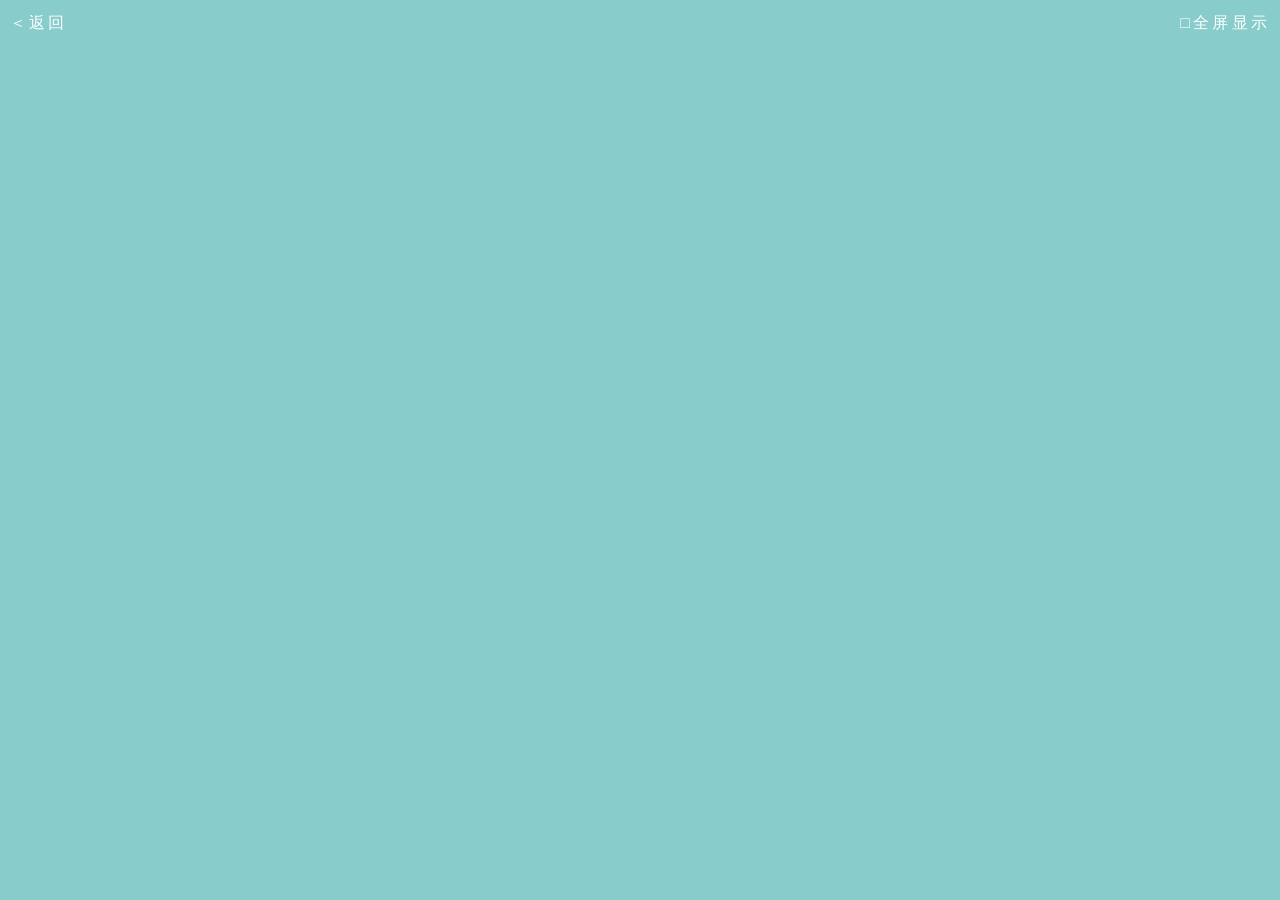
==== index.html @ 867df8eb "test 1" ====
<!DOCTYPE html>
<html lang="zh">

<head>
  <meta charset="utf-8">
  <meta http-equiv="X-UA-Compatible" content="IE=edge">
  <meta name="apple-mobile-web-app-capable" content="yes">
  <meta name="viewport" content="width=device-width, initial-scale=1.0, user-scalable=0">
  <meta name="description" content="初音未来版本的通过点击/触摸播放声音并出现变化图案的互动内容。">
  <title>Mikutap</title>
  <link rel="apple-touch-icon" href="icon.png">
  <link href="https://fonts.loli.net/css?family=Quicksand:400" rel="stylesheet">
  <link charset="UTF-8" href="shared/sp/css/common.css" rel="stylesheet">
  <link charset="utf-8" href="css/mikutap.css" rel="stylesheet">
  <script charset="utf-8" src="https://cdnjs.loli.net/ajax/libs/jquery/2.2.4/jquery.min.js" type="text/javascript"></script>
  <script charset="utf-8" src="https://cdnjs.loli.net/ajax/libs/pixi.js/3.0.11/pixi.min.js" type="text/javascript"></script>
  <script charset="utf-8" src="https://cdnjs.loli.net/ajax/libs/gsap/1.19.1/TweenMax.min.js" type="text/javascript"></script>
  <script charset="UTF-8" src="shared/js/common-2.min.js" type="text/javascript"></script>
  <script charset="utf-8" src="js/mikutap.min.js" type="text/javascript"></script>
</head>

<body>
  <div id="view"></div>
  <div id="scene_top">
    <h1>Mikutap</h1>
    <div id="ng">
      <p class="atten">十分抱歉<br>您的浏览器并不支持本页面需要的特性</p>
    </div>
    <div class="ok">
      <p id="bt_start"><a href="">!开始!</a></p>
    </div>
    <p id="bt_about"><a href="">*关于*</a></p>
    <div class="ok">
      <p class="attention">※请打开声音并享受。</p>
    </div>
     <div class="ok">
     <p class="tit"><strong>注意！搬运内容，原页面(Origin Site): <a href="https://aidn.jp/mikutap">https://aidn.jp/mikutap</a></strong></p>
    </div>
  </div>
  <div id="scene_loading">
    <hr size="1" color="#fff"> </div>
  <div id="scene_main">
    <div class="set">
      <p class="attention">点击 &amp; 拖动或者按任意键!</p>
      <p id="bt_backtrack"><a href="">背景音乐: 开启</a></p>
    </div>
  </div>
  <div id="about_cover"></div>
  <div id="about">
    <div id="about_in">
      <p class="close"><span id="bt_close">×</span></p>
      <p class="con"> 声音来源 <a href="https://ec.crypton.co.jp/pages/prod/vocaloid/mikuv4x" target="_blank">Hatsune Miku</a> </p>
      <p class="con"> 作者 <a href="https://aidn.jp" target="_blank">daniwell</a> (<a href="https://twitter.com/daniwell_aidn" target="_blank">twitter</a>) </p>
      <p class="link"> 灵感来源 <a href="http://patatap.com/" target="_blank">Patatap</a><br>(令人赞叹的网页!)</p>
    </div>
  </div>
  <div id="bt_back">＜返回</div>
  <div id="bt_fs">□全屏显示</div>
</body>

</html>
---- shared/sp/css/common.css ----
@charset "utf-8";/*!
YUI 3.18.1 (build f7e7bcb)
Copyright 2014 Yahoo! Inc. All rights reserved.
Licensed under the BSD License.
http://yuilibrary.com/license/
*/a:link,a:visited,body,html,legend{color:#000}#black,#black a:link,#black a:visited{color:#fff}#black a:link,#black a:visited,a:active,a:hover,a:link,a:visited{text-decoration:underline;outline:0}html{background:#FFF}blockquote,body,code,dd,div,dl,dt,fieldset,form,h1,h2,h3,h4,h5,h6,input,legend,li,ol,p,pre,td,textarea,th,ul{margin:0;padding:0}table{border-collapse:collapse;border-spacing:0}fieldset,img{border:0}address,caption,cite,code,dfn,em,strong,th,var{font-style:normal;font-weight:400}ol,ul{list-style:none}caption,th{text-align:left}h1,h2,h3,h4,h5,h6{font-size:100%;font-weight:400}q:after,q:before{content:''}abbr,acronym{border:0;font-variant:normal}sup{vertical-align:text-top}sub{vertical-align:text-bottom}input,select,textarea{font-family:inherit;font-size:inherit;font-weight:inherit}#yui3-css-stamp.cssreset{display:none}.default,body,html{font-family:"游ゴシック","Yu Gothic","游ゴシック体",YuGothic,"Yu Gothic UI","ヒラギノ角ゴ Pro W3","Hiragino Kaku Gothic Pro","Meiryo UI","メイリオ",Meiryo,sans-serif;letter-spacing:.2rem;line-height:1.5;-webkit-text-size-adjust:100%}body{margin:0;background:#fff}a,body,html{-webkit-tap-highlight-color:transparent;tap-highlight-color:transparent}a:active,a:hover{color:#969696}#black{margin:0;background:#000}.noselect{-ms-user-select:none;-moz-user-select:-moz-none;-khtml-user-select:none;-webkit-user-select:none;user-select:none}.noanti{-ms-interpolation-mode:nearest-neighbor;image-rendering:-webkit-crisp-edges;image-rendering:-moz-crisp-edges;image-rendering:-o-crisp-edges;image-rendering:crisp-edges;image-rendering:pixelated}#flash_audio{position:absolute;pointer-events:none}
---- css/mikutap.css ----
#about_cover,#view,#view canvas,body,html{height:100%;width:100%}#about,#about_cover,#bt_fs,#ng,.ok{display:none}#about a,#bt_about a,#bt_backtrack a,#bt_feedback a,#bt_start a{color:#fff;text-decoration:none;border-bottom:dashed 1px #fff}body,html{position:absolute;overflow:hidden;text-align:center;background:#8cc;color:#fff;font-family:Quicksand,"游ゴシック","Yu Gothic","游ゴシック体",YuGothic,"Yu Gothic UI","ヒラギノ角ゴ Pro W3","Hiragino Kaku Gothic Pro","Meiryo UI","メイリオ",Meiryo,sans-serif}#about_cover,#view{position:fixed;top:0;z-index:1}#bt_back,#bt_fs{position:absolute;z-index:100;padding:10px;left:0;font-size:1rem;cursor:pointer;transition:.2s ease}#bt_fs{left:auto;right:0}#scene_main,#scene_top{width:90%}#scene_loading{width:100%}#about,#scene_loading,#scene_main,#scene_top{position:absolute;top:50%;left:50%;-webkit-transform:translate(-50%,-50%);-ms-transform:translate(-50%,-50%);transform:translate(-50%,-50%);z-index:100;display:none}#scene_top h1{font-size:1.5rem;margin-bottom:25px}#bt_start{margin-bottom:15px}#scene_top .attention{font-size:.9rem;margin-top:25px}#scene_top .tit{margin-top:20px;margin-bottom:10px}#scene_top .con{letter-spacing:-.5rem}#scene_top .sns{margin:0 8px;cursor:pointer}#scene_top .sns img{width:40px}#ng .atten{font-size:.9rem;margin-bottom:20px}#scene_loading hr{width:"0%"}#scene_main,#scene_main .attention{pointer-events:none}#bt_backtrack,#bt_feedback{font-size:.9rem;margin-top:20px;pointer-events:auto}#about_cover{z-index:900;background:#fff;opacity:.5}#about{z-index:1000;color:#fff;background:#8cc;max-width:640px;letter-spacing:.2rem;line-height:1.2;width:100%}#about_in{padding:40px}#bt_close{font-size:2rem;cursor:pointer}#about .close{margin-bottom:30px}#about .con{line-height:1.7;margin-bottom:20px}#about .link{margin-top:30px;margin-bottom:10px;line-height:1.5}#bt_back:hover,#bt_backtrack:hover,#bt_close:hover,#bt_feedback:hover,#bt_fs:hover,#scene_top .sns:hover,a:hover{animation:animover .2s linear;-webkit-animation:animover .2s linear}@keyframes animover{0.00%{opacity:0}100%{opacity:1}}@-webkit-keyframes animover{0.00%{opacity:0}100%{opacity:1}}@media (max-width:640px){#scene_top h1{font-size:1.2rem;margin-bottom:18px}#bt_start,#scene_top .tit{margin-bottom:10px}#bt_about a,#bt_start a{font-size:.9rem}#scene_top .attention{font-size:.6rem;margin-top:18px}#scene_top .tit{font-size:.9rem;margin-top:20px}#scene_top .con{letter-spacing:-.5rem}#scene_top .sns{margin:0 8px}#scene_top .sns img{width:30px}#ng .atten{font-size:.6rem;margin-bottom:15px}#bt_backtrack,#bt_feedback{font-size:.7rem}#about_in{padding:30px}#bt_close{font-size:1.8rem;cursor:pointer}#about{letter-spacing:.1rem}#about a{color:#fff;text-decoration:none;border-bottom:dashed 1px #fff}#about .con,#about .link{font-size:.9rem}}
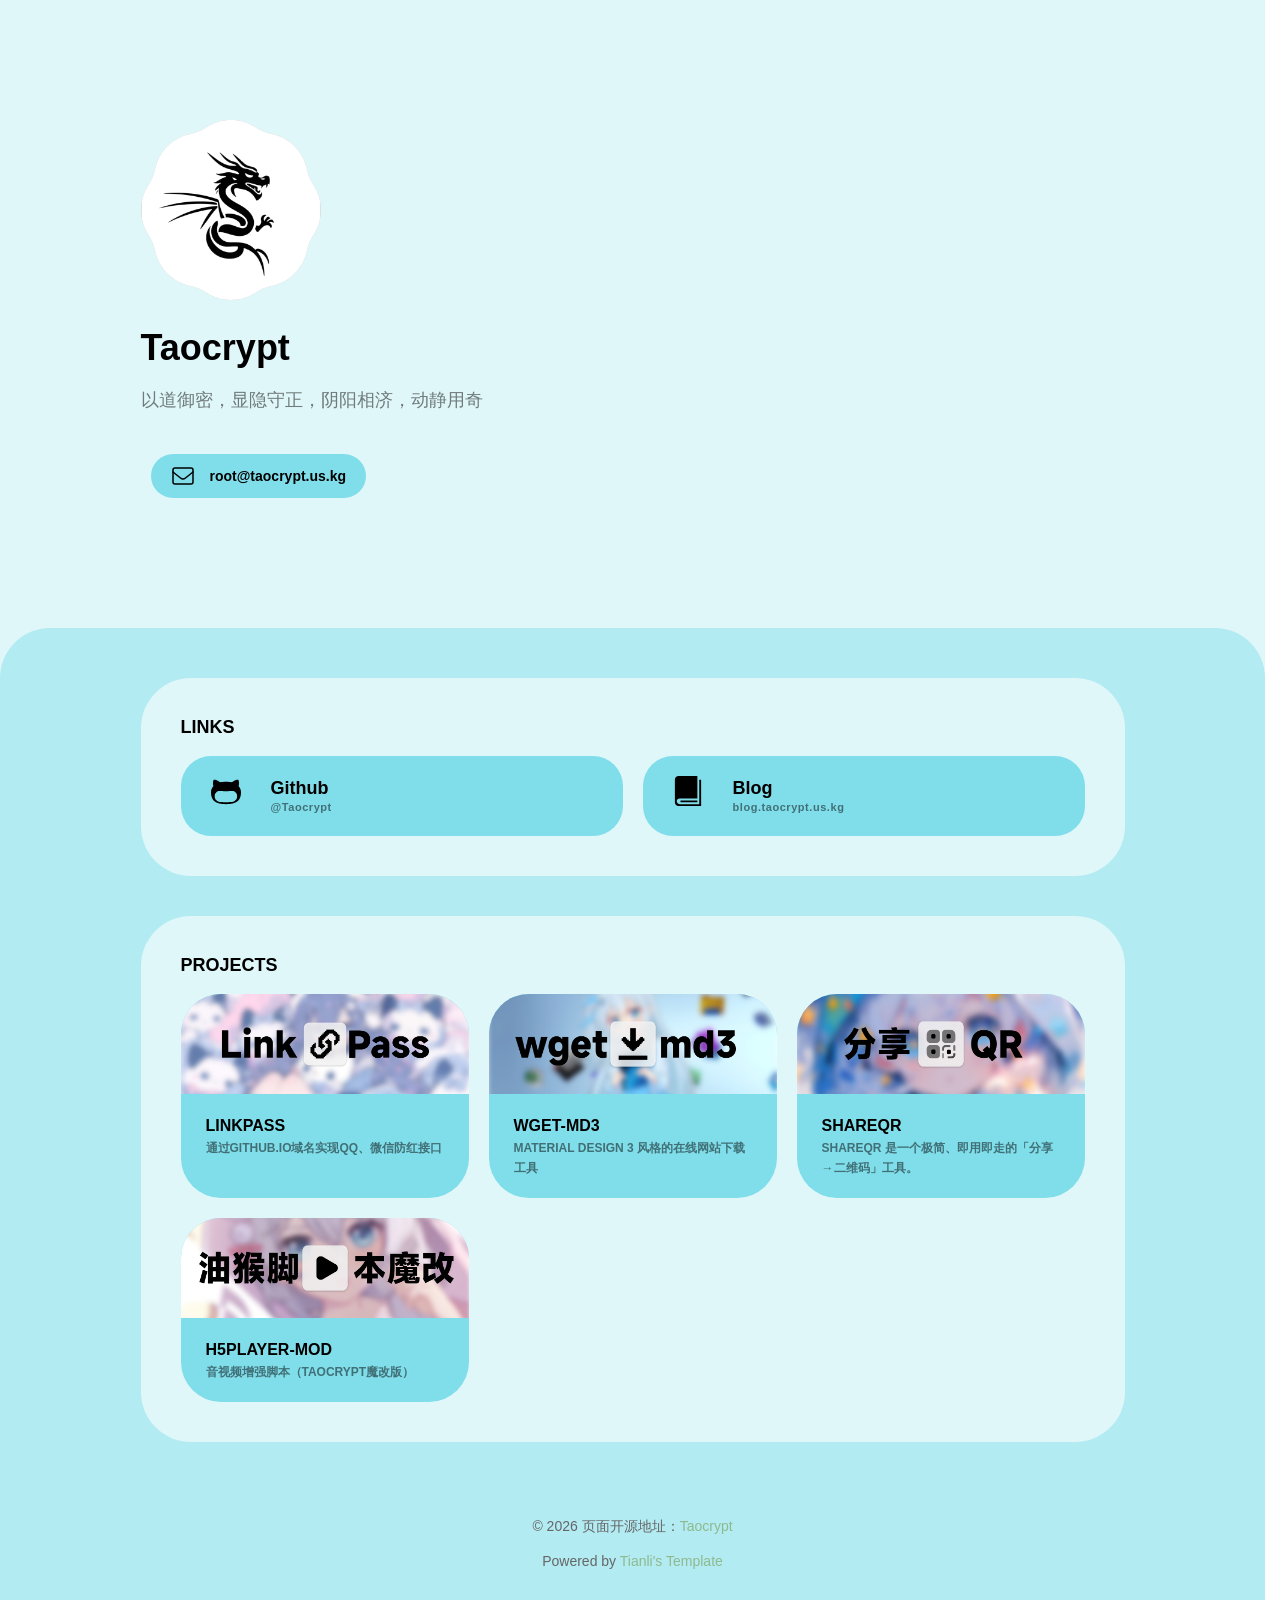
==== commit 9e04ce4c: "Update 36 files: config.js, mikutap.css, main.json, track.json, favicon.ico, mikutap.css, main.json," ====
--- a/index.html
+++ b/index.html
@@ -1,61 +1,90 @@
 <!DOCTYPE html>
-<html lang="zh">
+<html lang="zh-cn">
+<head>
+    <meta http-equiv="Content-Type" content="text/html; charset=UTF-8">
+    <meta name="description" content="">
+    <meta name="viewport" content="width=device-width, initial-scale=1">
+    <link href="style/index.css" rel="stylesheet">
+    <link href="style/svelte.css" rel="stylesheet">
+    <title>Taocrypt</title>
+    <meta property="og:title" content="Taocrypt">
+    <meta property="og:description" content="以道󠅄御密󠅑，󠅟显隐守正󠅓，阴阳相󠅢济，动󠅩静󠅠用󠅤奇">
+    <meta property="og:image" content="/img/icon_white.png">
+    <meta property="og:url" content="https://taocrypt.us.kg/">
+    <meta property="og:type" content="website">
+    <meta name="twitter:site" content="twitter账号">
+    <meta name="twitter:creator" content="twitter账号">
+    <meta name="twitter:title" content="Taocrypt">
+    <meta name="twitter:description" content="以道󠅄御密󠅑，󠅟显隐守正󠅓，阴阳相󠅢济，动󠅩静󠅠用󠅤奇">
+    <meta name="twitter:card" content="summary">
+    <meta name="twitter:image" content="/img/icon_white.png">
+    <link rel="manifest" href="site.webmanifest">
+    <meta name="msapplication-TileColor" content="#da532c">
+    <meta name="theme-color" content="#ffffff">
+    <link rel="icon" href="/img/favicon.ico" type="image/x-icon">
+    <link rel="shortcut icon" href="/img/favicon.ico" type="image/x-icon">
+    <!-- 卡片防挤压样式 -->
+    <style>
+        /* 容器基础样式：防止溢出挤压 */
+        .link-card-container, .project-card-container {
+            width: 100%;
+            box-sizing: border-box;
+        }
+        /* 响应式适配：小屏幕单列显示 */
+        @media (max-width: 768px) {
+            .link-card-container, .project-card-container {
+                grid-template-columns: 1fr !important;
+            }
+        }
+        /* 卡片基础样式：避免内容溢出 */
+        .link-card-container a, .project-card-container a {
+            box-sizing: border-box;
+            overflow: hidden;
+        }
+        /* 图标统一样式：确保大小一致 */
+        .link-card-container svg {
+            vertical-align: middle;
+        }
+    </style>
+</head>
+<body>
+    <div id="svelte">
+        <div class="bg-hex-1A1D1A min-h-100vh flex flex-col">
+            <header class="svelte-1ena5bt">
+                <div class="mx-auto max-w-1024px py-60px md:py-80px xl:py-120px px-20px">
+                    <!-- 个人信息区域：动态渲染 -->
+                    <div class="flex flex-col gap-30px items-start"></div>
+                </div>
+            </header>
+            <div class="main bg-hex-EDEFE3 rounded-t-50px flex-1 py-15px pb-50px lg:py-50px svelte-16y6iu1">
+                <div class="mx-auto max-w-1024px px-10px lg:px-20px gap-40px flex flex-col">
+                    <!-- Links卡片区域 -->
+                    <div class="flex flex-col bg-hex-FCF9EF px-30px py-40px lg:p-40px gap-20px rounded-50px">
+                        <div class="flex items-center justify-between">
+                            <span class="uppercase font-bold text-18px text-hex-000">Links</span>
+                        </div>
+                        <div class="link-card-container"></div>
+                    </div>
+                    <!-- Projects卡片区域 -->
+                    <div class="flex flex-col bg-hex-FCF9EF px-30px py-40px lg:p-40px gap-20px rounded-50px">
+                        <div class="flex items-center justify-between">
+                            <span class="uppercase font-bold text-18px text-hex-000">Projects</span>
+                        </div>
+                        <div class="project-card-container"></div>
+                    </div>
+                    <!-- 页面开源信息 -->
+                     <div class="copyright" style="text-align: center; padding: 20px 0; color: #666; font-size: 14px;">
+                         <p>© 2026 页面开源地址：<a target="_blank" rel="noopener noreferrer" href="https://github.com/Taocrypt/Taocrypt" style="color: #8FB98E; text-decoration: none;">Taocrypt</a></p>
+                         <p style="margin-top: 5px;">Powered by <a target="_blank" rel="noopener noreferrer" href="https://www.tianli0.top/" style="color: #8FB98E; text-decoration: none;">Tianli's Template</a></p>
+                     </div>
+                </div>
+            </div>
+        </div>
+    </div>
 
-<head>
-  <meta charset="utf-8">
-  <meta http-equiv="X-UA-Compatible" content="IE=edge">
-  <meta name="apple-mobile-web-app-capable" content="yes">
-  <meta name="viewport" content="width=device-width, initial-scale=1.0, user-scalable=0">
-  <meta name="description" content="初音未来版本的通过点击/触摸播放声音并出现变化图案的互动内容。">
-  <title>Mikutap</title>
-  <link rel="apple-touch-icon" href="icon.png">
-  <link href="https://fonts.loli.net/css?family=Quicksand:400" rel="stylesheet">
-  <link charset="UTF-8" href="shared/sp/css/common.css" rel="stylesheet">
-  <link charset="utf-8" href="css/mikutap.css" rel="stylesheet">
-  <script charset="utf-8" src="https://cdnjs.loli.net/ajax/libs/jquery/2.2.4/jquery.min.js" type="text/javascript"></script>
-  <script charset="utf-8" src="https://cdnjs.loli.net/ajax/libs/pixi.js/3.0.11/pixi.min.js" type="text/javascript"></script>
-  <script charset="utf-8" src="https://cdnjs.loli.net/ajax/libs/gsap/1.19.1/TweenMax.min.js" type="text/javascript"></script>
-  <script charset="UTF-8" src="shared/js/common-2.min.js" type="text/javascript"></script>
-  <script charset="utf-8" src="js/mikutap.min.js" type="text/javascript"></script>
-</head>
-
-<body>
-  <div id="view"></div>
-  <div id="scene_top">
-    <h1>Mikutap</h1>
-    <div id="ng">
-      <p class="atten">十分抱歉<br>您的浏览器并不支持本页面需要的特性</p>
-    </div>
-    <div class="ok">
-      <p id="bt_start"><a href="">!开始!</a></p>
-    </div>
-    <p id="bt_about"><a href="">*关于*</a></p>
-    <div class="ok">
-      <p class="attention">※请打开声音并享受。</p>
-    </div>
-     <div class="ok">
-     <p class="tit"><strong>注意！搬运内容，原页面(Origin Site): <a href="https://aidn.jp/mikutap">https://aidn.jp/mikutap</a></strong></p>
-    </div>
-  </div>
-  <div id="scene_loading">
-    <hr size="1" color="#fff"> </div>
-  <div id="scene_main">
-    <div class="set">
-      <p class="attention">点击 &amp; 拖动或者按任意键!</p>
-      <p id="bt_backtrack"><a href="">背景音乐: 开启</a></p>
-    </div>
-  </div>
-  <div id="about_cover"></div>
-  <div id="about">
-    <div id="about_in">
-      <p class="close"><span id="bt_close">×</span></p>
-      <p class="con"> 声音来源 <a href="https://ec.crypton.co.jp/pages/prod/vocaloid/mikuv4x" target="_blank">Hatsune Miku</a> </p>
-      <p class="con"> 作者 <a href="https://aidn.jp" target="_blank">daniwell</a> (<a href="https://twitter.com/daniwell_aidn" target="_blank">twitter</a>) </p>
-      <p class="link"> 灵感来源 <a href="http://patatap.com/" target="_blank">Patatap</a><br>(令人赞叹的网页!)</p>
-    </div>
-  </div>
-  <div id="bt_back">＜返回</div>
-  <div id="bt_fs">□全屏显示</div>
+    <!-- 脚本加载顺序：配置 → 渲染 → 主题取色 -->
+    <script src="config.js"></script>
+    <script src="render-cards.js"></script>
+    <script src="index.js"></script>
 </body>
-
-</html>
+</html>
--- a/style/index.css
+++ b/style/index.css
@@ -0,0 +1,624 @@
+*,:before,:after {
+    -webkit-box-sizing: border-box;
+    box-sizing: border-box;
+    border-width: 0;
+    border-style: solid;
+    border-color: #e5e7eb
+}
+
+* {
+    --tw-ring-inset: var(--tw-empty, );
+    --tw-ring-offset-width: 0px;
+    --tw-ring-offset-color: #fff;
+    --tw-ring-color: rgba(59, 130, 246, .5);
+    --tw-ring-offset-shadow: 0 0 #0000;
+    --tw-ring-shadow: 0 0 #0000;
+    --tw-shadow: 0 0 #0000
+}
+
+:root {
+    -moz-tab-size: 4;
+    -o-tab-size: 4;
+    tab-size: 4
+}
+
+:-moz-focusring {
+    outline: 1px dotted ButtonText
+}
+
+:-moz-ui-invalid {
+    box-shadow: none
+}
+
+::moz-focus-inner {
+    border-style: none;
+    padding: 0
+}
+
+::-webkit-inner-spin-button,::-webkit-outer-spin-button {
+    height: auto
+}
+
+::-webkit-search-decoration {
+    -webkit-appearance: none
+}
+
+::-webkit-file-upload-button {
+    -webkit-appearance: button;
+    font: inherit
+}
+
+[type=search] {
+    -webkit-appearance: textfield;
+    outline-offset: -2px
+}
+
+abbr[title] {
+    -webkit-text-decoration: underline dotted;
+    text-decoration: underline dotted
+}
+
+a {
+    color: inherit;
+    text-decoration: inherit
+}
+
+body {
+    margin: 0;
+    font-family: inherit;
+    line-height: inherit
+}
+
+html {
+    -webkit-text-size-adjust: 100%;
+    font-family: ui-sans-serif,system-ui,-apple-system,BlinkMacSystemFont,Segoe UI,Roboto,Helvetica Neue,Arial,Noto Sans,sans-serif,"Apple Color Emoji","Segoe UI Emoji",Segoe UI Symbol,"Noto Color Emoji";
+    line-height: 1.5
+}
+
+h1,h2 {
+    margin: 0;
+    font-size: inherit;
+    font-weight: inherit
+}
+
+img {
+    border-style: solid;
+    max-width: 100%;
+    height: auto
+}
+
+svg,img {
+    display: block;
+    vertical-align: middle
+}
+
+.aspect-square {
+    aspect-ratio: 1 / 1
+}
+
+@media (min-width: 768px) {
+    .md\:aspect-square {
+        aspect-ratio:1 / 1
+    }
+}
+
+.bg-hex-383934 {
+    --tw-bg-opacity: 1;
+    background-color: rgba(56,57,52,var(--tw-bg-opacity))
+}
+
+.bg-hex-D9EAD7 {
+    --tw-bg-opacity: 1;
+    background-color: rgba(217,234,215,var(--tw-bg-opacity))
+}
+
+.bg-hex-F6F3D4 {
+    --tw-bg-opacity: 1;
+    background-color: rgba(246,243,212,var(--tw-bg-opacity))
+}
+
+.bg-hex-FCF9EF {
+    --tw-bg-opacity: 1;
+    background-color: rgba(252,249,239,var(--tw-bg-opacity))
+}
+
+.bg-hex-DBEA8D {
+    --tw-bg-opacity: 1;
+    background-color: rgba(219,234,141,var(--tw-bg-opacity))
+}
+
+.bg-hex-1A1D1A {
+    --tw-bg-opacity: 1;
+    background-color: rgba(26,29,26,var(--tw-bg-opacity))
+}
+
+.bg-hex-EDEFE3 {
+    --tw-bg-opacity: 1;
+    background-color: rgba(237,239,227,var(--tw-bg-opacity))
+}
+
+.rounded-full {
+    border-radius: 9999px
+}
+
+.rounded-20px {
+    border-radius: 20px
+}
+
+.rounded-40px {
+    border-radius: 40px
+}
+
+.rounded-50px {
+    border-radius: 50px
+}
+
+.rounded-t-50px {
+    border-top-left-radius: 50px;
+    border-top-right-radius: 50px
+}
+
+.flex {
+    display: -webkit-box;
+    display: -ms-flexbox;
+    display: -webkit-flex;
+    display: flex
+}
+
+.grid {
+    display: -ms-grid;
+    display: grid
+}
+
+.flex-col {
+    -webkit-box-orient: vertical;
+    -webkit-box-direction: normal;
+    -ms-flex-direction: column;
+    -webkit-flex-direction: column;
+    flex-direction: column
+}
+
+.items-start {
+    -webkit-box-align: start;
+    -ms-flex-align: start;
+    -webkit-align-items: flex-start;
+    align-items: flex-start
+}
+
+.items-center {
+    -webkit-box-align: center;
+    -ms-flex-align: center;
+    -webkit-align-items: center;
+    align-items: center
+}
+
+.self-start {
+    -ms-flex-item-align: start;
+    -webkit-align-self: flex-start;
+    align-self: flex-start
+}
+
+.justify-between {
+    -webkit-box-pack: justify;
+    -ms-flex-pack: justify;
+    -webkit-justify-content: space-between;
+    justify-content: space-between
+}
+
+.flex-1 {
+    -webkit-box-flex: 1;
+    -ms-flex: 1 1 0%;
+    -webkit-flex: 1 1 0%;
+    flex: 1 1 0%
+}
+
+.flex-shrink-0 {
+    -ms-flex-negative: 0;
+    -webkit-flex-shrink: 0;
+    flex-shrink: 0
+}
+
+.font-extrabold {
+    font-weight: 800
+}
+
+.font-bold {
+    font-weight: 700
+}
+
+.font-semibold {
+    font-weight: 600
+}
+
+.h-auto {
+    height: auto
+}
+
+.h-full {
+    height: 100%
+}
+
+.h-120px {
+    height: 120px
+}
+
+.h-200px {
+    height: 200px
+}
+
+.h-100px {
+    height: 100px
+}
+
+.text-xs {
+    font-size: .75rem;
+    line-height: 1rem
+}
+
+.text-36px {
+    font-size: 36px;
+    line-height: 1
+}
+
+.text-18px {
+    font-size: 18px;
+    line-height: 1
+}
+
+.text-14px {
+    font-size: 14px;
+    line-height: 1
+}
+
+.text-11px {
+    font-size: 11px;
+    line-height: 1
+}
+
+.leading-7 {
+    line-height: 1.75rem
+}
+
+.leading-5 {
+    line-height: 1.25rem
+}
+
+.mx-auto {
+    margin-left: auto;
+    margin-right: auto
+}
+
+.max-w-1024px {
+    max-width: 1024px
+}
+
+.min-h-100vh {
+    min-height: 100vh
+}
+
+.object-cover {
+    -o-object-fit: cover;
+    object-fit: cover
+}
+
+.opacity-70 {
+    opacity: .7
+}
+
+.overflow-hidden {
+    overflow: hidden
+}
+
+.p-20px {
+    padding: 20px
+}
+
+.py-60px {
+    padding-top: 60px;
+    padding-bottom: 60px
+}
+
+.px-20px {
+    padding-left: 20px;
+    padding-right: 20px
+}
+
+.py-8px {
+    padding-top: 8px;
+    padding-bottom: 8px
+}
+
+.px-8px {
+    padding-left: 8px;
+    padding-right: 8px
+}
+
+.px-15px {
+    padding-left: 15px;
+    padding-right: 15px
+}
+
+.py-20px {
+    padding-top: 20px;
+    padding-bottom: 20px
+}
+
+.px-30px {
+    padding-left: 30px;
+    padding-right: 30px
+}
+
+.px-25px {
+    padding-left: 25px;
+    padding-right: 25px
+}
+
+.py-40px {
+    padding-top: 40px;
+    padding-bottom: 40px
+}
+
+.py-5px {
+    padding-top: 5px;
+    padding-bottom: 5px
+}
+
+.py-15px {
+    padding-top: 15px;
+    padding-bottom: 15px
+}
+
+.px-10px {
+    padding-left: 10px;
+    padding-right: 10px
+}
+
+.pb-50px {
+    padding-bottom: 50px
+}
+
+.text-hex-fff {
+    --tw-text-opacity: 1;
+    color: rgba(255,255,255,var(--tw-text-opacity))
+}
+
+.text-hex-363C33 {
+    --tw-text-opacity: 1;
+    color: rgba(54,60,51,var(--tw-text-opacity))
+}
+
+.text-hex-000 {
+    --tw-text-opacity: 1;
+    color: rgba(0,0,0,var(--tw-text-opacity))
+}
+
+.text-opacity-50 {
+    --tw-text-opacity: .5
+}
+
+.uppercase {
+    text-transform: uppercase
+}
+
+.tracking-wider {
+    letter-spacing: .05em
+}
+
+.w-full {
+    width: 100%
+}
+
+.w-120px {
+    width: 120px
+}
+
+.gap-30px {
+    grid-gap: 30px;
+    gap: 30px
+}
+
+.gap-20px {
+    grid-gap: 20px;
+    gap: 20px
+}
+
+.gap-15px {
+    grid-gap: 15px;
+    gap: 15px
+}
+
+.gap-5px {
+    grid-gap: 5px;
+    gap: 5px
+}
+
+.gap-10px {
+    grid-gap: 10px;
+    gap: 10px
+}
+
+.gap-40px {
+    grid-gap: 40px;
+    gap: 40px
+}
+
+.grid-cols-2 {
+    grid-template-columns: repeat(2,minmax(0,1fr))
+}
+
+.grid-cols-1 {
+    grid-template-columns: repeat(1,minmax(0,1fr))
+}
+
+.grid-cols-3 {
+    grid-template-columns: repeat(3,minmax(0,1fr))
+}
+
+.auto-cols-min {
+    grid-auto-columns: -webkit-min-content;
+    grid-auto-columns: min-content
+}
+
+.auto-rows-min {
+    grid-auto-rows: -webkit-min-content;
+    grid-auto-rows: min-content
+}
+
+@media (min-width: 768px) {
+    .md\:h-full {
+        height:100%
+    }
+
+    .md\:h-150px {
+        height: 150px
+    }
+
+    .md\:h-120px {
+        height: 120px
+    }
+
+    .md\:py-80px {
+        padding-top: 80px;
+        padding-bottom: 80px
+    }
+
+    .md\:py-10px {
+        padding-top: 10px;
+        padding-bottom: 10px
+    }
+
+    .md\:px-10px {
+        padding-left: 10px;
+        padding-right: 10px
+    }
+
+    .md\:px-20px {
+        padding-left: 20px;
+        padding-right: 20px
+    }
+
+    .md\:w-150px {
+        width: 150px
+    }
+
+    .md\:grid-cols-2 {
+        grid-template-columns: repeat(2,minmax(0,1fr))
+    }
+
+    .md\:grid-cols-3 {
+        grid-template-columns: repeat(3,minmax(0,1fr))
+    }
+
+    .md\:grid-cols-6 {
+        grid-template-columns: repeat(6,minmax(0,1fr))
+    }
+
+    .md\:col-span-3 {
+        -ms-grid-column-span: span 3 / span 3;
+        grid-column: span 3 / span 3
+    }
+
+    .md\:auto-rows-min {
+        grid-auto-rows: -webkit-min-content;
+        grid-auto-rows: min-content
+    }
+}
+
+@media (min-width: 1024px) {
+    .lg\:rounded-30px {
+        border-radius:30px
+    }
+
+    .lg\:h-180px {
+        height: 180px
+    }
+
+    .lg\:p-40px {
+        padding: 40px
+    }
+
+    .lg\:py-50px {
+        padding-top: 50px;
+        padding-bottom: 50px
+    }
+
+    .lg\:px-20px {
+        padding-left: 20px;
+        padding-right: 20px
+    }
+
+    .lg\:w-180px {
+        width: 180px
+    }
+
+    .lg\:gap-20px {
+        grid-gap: 20px;
+        gap: 20px
+    }
+
+    .lg\:grid-cols-3 {
+        grid-template-columns: repeat(3,minmax(0,1fr))
+    }
+}
+
+@media (min-width: 1280px) {
+    .xl\:py-120px {
+        padding-top:120px;
+        padding-bottom: 120px
+    }
+}
+
+:root {
+    --scrollbar-track-color: #fff;
+    --scrollbar-thumb-color: #0a08083d
+}
+
+html {
+    scrollbar-gutter: stable
+}
+
+body {
+    font-family: Open Sans,sans-serif
+}
+
+* {
+    scrollbar-color: var(--scrollbar-thumb-color) var(--scrollbar-track-color)
+}
+
+::-webkit-scrollbar {
+    width: 10px;
+    background-color: var(--scrollbar-track-color)
+}
+
+::-webkit-scrollbar-track {
+    background-color: var(--scrollbar-track-color)
+}
+
+::-webkit-scrollbar-thumb {
+    background-color: var(--scrollbar-thumb-color)
+}
+
+/* 滚动条整体样式 */
+::-webkit-scrollbar {
+    width: 8px;
+    border-radius: 4px;
+}
+
+/* 滚动条轨道 */
+::-webkit-scrollbar-track {
+    border-radius: 4px;
+}
+
+/* 滚动条滑块 */
+::-webkit-scrollbar-thumb {
+    border-radius: 4px;
+}
+
+/* 滚动条滑块悬停状态 */
+textarea {
+    resize: vertical; 
+}
+
+.beian {
+    text-align: center;
+}
--- a/style/svelte.css
+++ b/style/svelte.css
@@ -0,0 +1,17 @@
+header.svelte-1ena5bt {
+    position: sticky;
+    top: 0;
+    left: 0;
+    z-index: 0
+}
+
+.icon.svelte-1kp182d svg {
+    width: 30px;
+    height: 30px
+}
+
+.main.svelte-16y6iu1 {
+    z-index: 1;
+    transform: translateZ(0);
+    -webkit-transform: translate3d(0,0,0)
+}
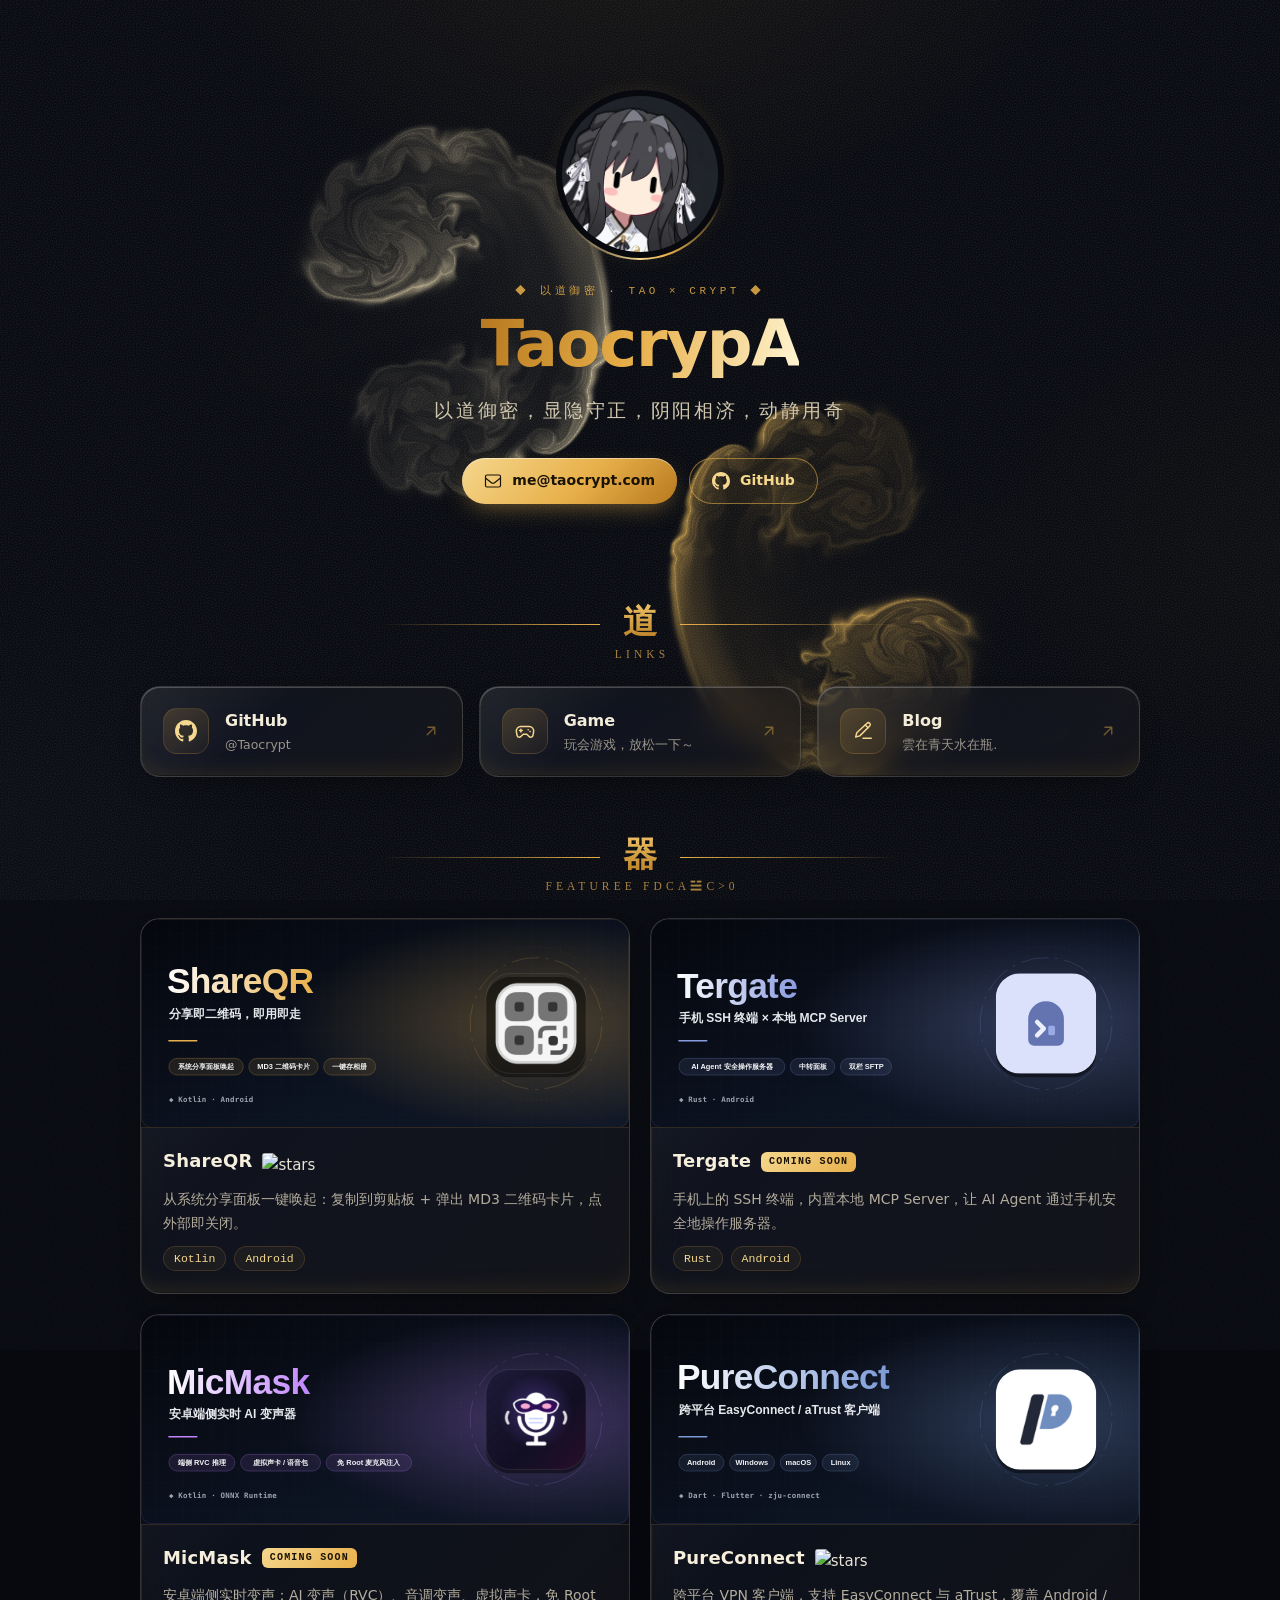
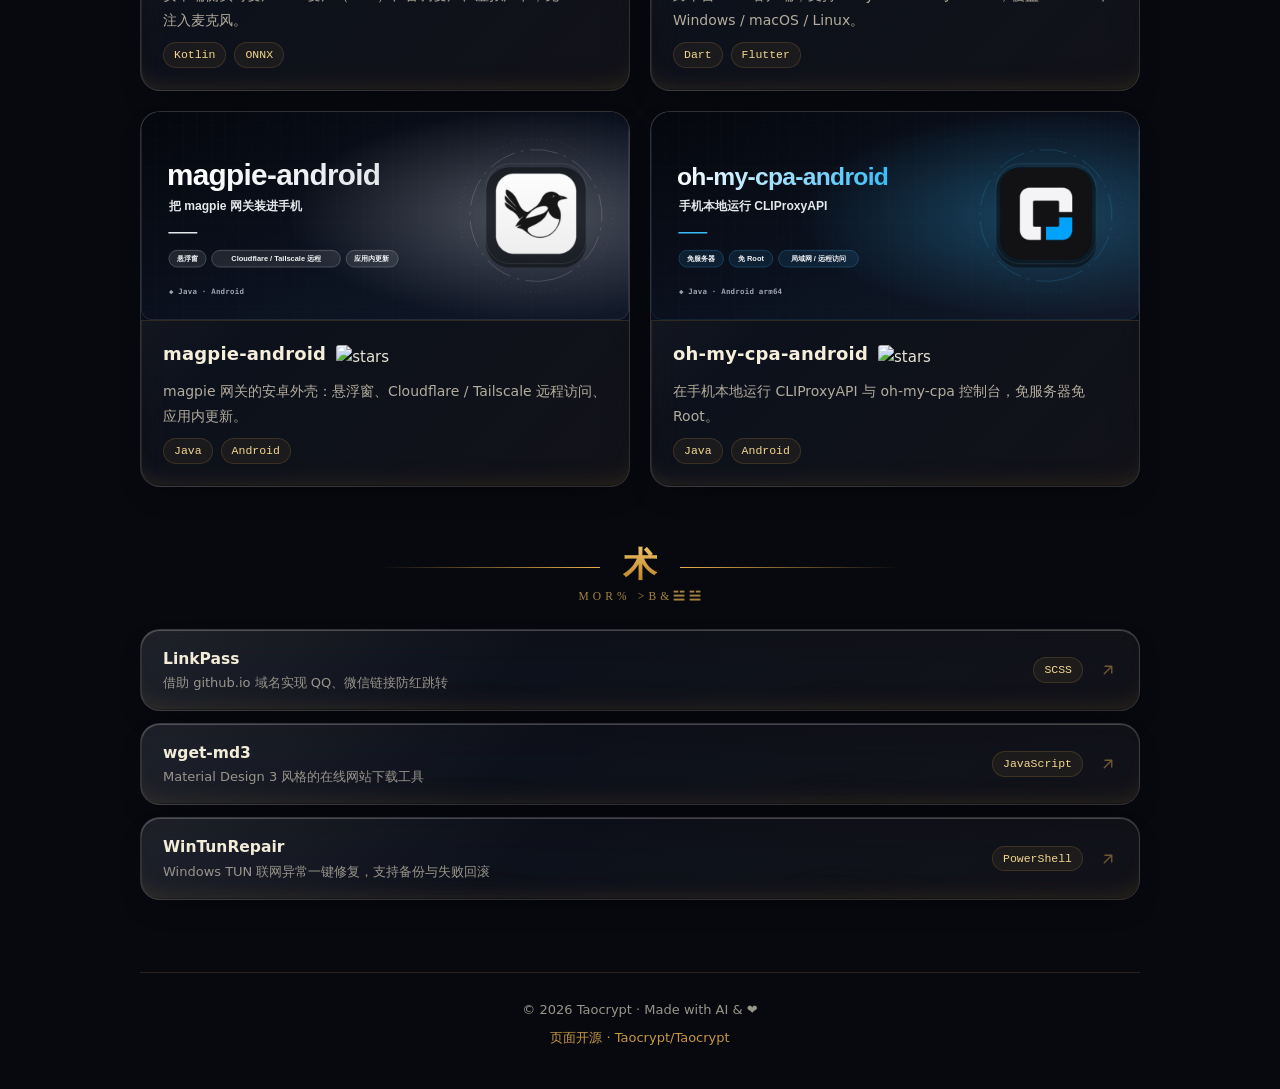
==== commit fc014b6b: "Taocrypt — profile, site & brand assets" ====
--- a/index.html
+++ b/index.html
@@ -1,90 +1,113 @@
 <!DOCTYPE html>
-<html lang="zh-cn">
+<html lang="zh-CN">
 <head>
-    <meta http-equiv="Content-Type" content="text/html; charset=UTF-8">
-    <meta name="description" content="">
-    <meta name="viewport" content="width=device-width, initial-scale=1">
-    <link href="style/index.css" rel="stylesheet">
-    <link href="style/svelte.css" rel="stylesheet">
-    <title>Taocrypt</title>
-    <meta property="og:title" content="Taocrypt">
-    <meta property="og:description" content="以道󠅄御密󠅑，󠅟显隐守正󠅓，阴阳相󠅢济，动󠅩静󠅠用󠅤奇">
-    <meta property="og:image" content="/img/icon_white.png">
-    <meta property="og:url" content="https://taocrypt.us.kg/">
-    <meta property="og:type" content="website">
-    <meta name="twitter:site" content="twitter账号">
-    <meta name="twitter:creator" content="twitter账号">
-    <meta name="twitter:title" content="Taocrypt">
-    <meta name="twitter:description" content="以道󠅄御密󠅑，󠅟显隐守正󠅓，阴阳相󠅢济，动󠅩静󠅠用󠅤奇">
-    <meta name="twitter:card" content="summary">
-    <meta name="twitter:image" content="/img/icon_white.png">
-    <link rel="manifest" href="site.webmanifest">
-    <meta name="msapplication-TileColor" content="#da532c">
-    <meta name="theme-color" content="#ffffff">
-    <link rel="icon" href="/img/favicon.ico" type="image/x-icon">
-    <link rel="shortcut icon" href="/img/favicon.ico" type="image/x-icon">
-    <!-- 卡片防挤压样式 -->
-    <style>
-        /* 容器基础样式：防止溢出挤压 */
-        .link-card-container, .project-card-container {
-            width: 100%;
-            box-sizing: border-box;
-        }
-        /* 响应式适配：小屏幕单列显示 */
-        @media (max-width: 768px) {
-            .link-card-container, .project-card-container {
-                grid-template-columns: 1fr !important;
-            }
-        }
-        /* 卡片基础样式：避免内容溢出 */
-        .link-card-container a, .project-card-container a {
-            box-sizing: border-box;
-            overflow: hidden;
-        }
-        /* 图标统一样式：确保大小一致 */
-        .link-card-container svg {
-            vertical-align: middle;
-        }
-    </style>
+  <meta charset="UTF-8">
+  <meta name="viewport" content="width=device-width, initial-scale=1, viewport-fit=cover">
+  <title>Taocrypt · 以道御密 | 独立开发者 · Web 安全 · Android 逆向</title>
+  <meta name="description" content="Taocrypt（以道御密）的个人主页：独立开发者与安全研究者，关注 Web 安全与 SRC 漏洞挖掘、Android 逆向、AI 与 vibecoding。这里有我的开源项目和小工具。">
+  <meta name="keywords" content="Taocrypt,以道御密,独立开发者,Web 安全,SRC,漏洞挖掘,Android 逆向,AI,vibecoding,开源项目">
+  <meta name="author" content="Taocrypt">
+  <meta name="robots" content="index, follow, max-image-preview:large">
+  <link rel="canonical" href="https://www.taocrypt.hidns.co/">
+  <meta name="theme-color" content="#07090f">
+  <meta name="color-scheme" content="dark">
+  <meta property="og:type" content="website">
+  <meta property="og:site_name" content="Taocrypt">
+  <meta property="og:locale" content="zh_CN">
+  <meta property="og:url" content="https://www.taocrypt.hidns.co/">
+  <meta property="og:title" content="Taocrypt · 以道御密">
+  <meta property="og:description" content="以道󠅄御密󠅑，󠅟显隐守正󠅓，阴阳相󠅢济，动󠅩静󠅠用󠅤奇">
+  <meta property="og:image" content="https://www.taocrypt.hidns.co/assets/img/og.png">
+  <meta property="og:image:width" content="1200">
+  <meta property="og:image:height" content="630">
+  <meta property="og:image:alt" content="Taocrypt · 以道御密 · 独立开发 · Web 安全 · Android 逆向 · AI">
+  <meta name="twitter:card" content="summary_large_image">
+  <meta name="twitter:title" content="Taocrypt · 以道御密">
+  <meta name="twitter:description" content="以道󠅄御密󠅑，󠅟显隐守正󠅓，阴阳相󠅢济，动󠅩静󠅠用󠅤奇">
+  <meta name="twitter:image" content="https://www.taocrypt.hidns.co/assets/img/og.png">
+  <script type="application/ld+json">
+  {
+    "@context": "https://schema.org",
+    "@graph": [
+      {
+        "@type": "WebSite",
+        "@id": "https://www.taocrypt.hidns.co/#website",
+        "url": "https://www.taocrypt.hidns.co/",
+        "name": "Taocrypt",
+        "alternateName": "以道御密",
+        "inLanguage": "zh-CN",
+        "publisher": { "@id": "https://www.taocrypt.hidns.co/#me" }
+      },
+      {
+        "@type": "Person",
+        "@id": "https://www.taocrypt.hidns.co/#me",
+        "name": "Taocrypt",
+        "alternateName": "以道御密",
+        "url": "https://www.taocrypt.hidns.co/",
+        "image": "https://www.taocrypt.hidns.co/assets/img/avatar.png",
+        "email": "mailto:me@taocrypt.com",
+        "jobTitle": "独立开发者 · 安全研究者",
+        "knowsAbout": ["Web 安全", "SRC 漏洞挖掘", "Android 逆向", "AI", "UI 设计", "Material Design 3", "WinUI 3"],
+        "sameAs": ["https://github.com/Taocrypt"]
+      }
+    ]
+  }
+  </script>
+  <link rel="preconnect" href="https://beacon.0666555.xyz" crossorigin>
+  <script defer src="https://umami.taocrypt.us.kg/script.js" data-website-id="c55c635d-ea1a-4681-8cb0-edc2754925d6"></script>
+  <link rel="manifest" href="/site.webmanifest">
+  <link rel="icon" href="/assets/img/favicon.svg?v=2" type="image/svg+xml">
+  <link rel="icon" href="/assets/img/favicon.ico?v=2" sizes="48x48">
+  <link rel="apple-touch-icon" href="/assets/img/apple-touch-icon.png?v=2">
+  <link rel="stylesheet" href="/assets/css/site.css">
 </head>
 <body>
-    <div id="svelte">
-        <div class="bg-hex-1A1D1A min-h-100vh flex flex-col">
-            <header class="svelte-1ena5bt">
-                <div class="mx-auto max-w-1024px py-60px md:py-80px xl:py-120px px-20px">
-                    <!-- 个人信息区域：动态渲染 -->
-                    <div class="flex flex-col gap-30px items-start"></div>
-                </div>
-            </header>
-            <div class="main bg-hex-EDEFE3 rounded-t-50px flex-1 py-15px pb-50px lg:py-50px svelte-16y6iu1">
-                <div class="mx-auto max-w-1024px px-10px lg:px-20px gap-40px flex flex-col">
-                    <!-- Links卡片区域 -->
-                    <div class="flex flex-col bg-hex-FCF9EF px-30px py-40px lg:p-40px gap-20px rounded-50px">
-                        <div class="flex items-center justify-between">
-                            <span class="uppercase font-bold text-18px text-hex-000">Links</span>
-                        </div>
-                        <div class="link-card-container"></div>
-                    </div>
-                    <!-- Projects卡片区域 -->
-                    <div class="flex flex-col bg-hex-FCF9EF px-30px py-40px lg:p-40px gap-20px rounded-50px">
-                        <div class="flex items-center justify-between">
-                            <span class="uppercase font-bold text-18px text-hex-000">Projects</span>
-                        </div>
-                        <div class="project-card-container"></div>
-                    </div>
-                    <!-- 页面开源信息 -->
-                     <div class="copyright" style="text-align: center; padding: 20px 0; color: #666; font-size: 14px;">
-                         <p>© 2026 页面开源地址：<a target="_blank" rel="noopener noreferrer" href="https://github.com/Taocrypt/Taocrypt" style="color: #8FB98E; text-decoration: none;">Taocrypt</a></p>
-                         <p style="margin-top: 5px;">Powered by <a target="_blank" rel="noopener noreferrer" href="https://www.tianli0.top/" style="color: #8FB98E; text-decoration: none;">Tianli's Template</a></p>
-                     </div>
-                </div>
-            </div>
-        </div>
-    </div>
+  <svg width="0" height="0" style="position:absolute" aria-hidden="true">
+    <filter id="liquid" x="-10%" y="-10%" width="120%" height="120%" color-interpolation-filters="sRGB">
+      <feTurbulence type="fractalNoise" baseFrequency="0.008 0.012" numOctaves="2" seed="7" result="n"/>
+      <feGaussianBlur in="n" stdDeviation="2" result="nb"/>
+      <feDisplacementMap in="SourceGraphic" in2="nb" scale="38" xChannelSelector="R" yChannelSelector="G"/>
+    </filter>
+  </svg>
+  <canvas id="fx" aria-hidden="true"></canvas>
+  <div class="bg" aria-hidden="true">
+    <div class="bg-glow"></div>
+  </div>
 
-    <!-- 脚本加载顺序：配置 → 渲染 → 主题取色 -->
-    <script src="config.js"></script>
-    <script src="render-cards.js"></script>
-    <script src="index.js"></script>
+  <main class="wrap">
+    <header class="hero" id="hero">
+      <noscript>
+        <h1 class="name">Taocrypt</h1>
+        <p class="motto">以道御密 · 独立开发者 · Web 安全 · Android 逆向 · AI</p>
+        <p><a href="https://github.com/Taocrypt">GitHub @Taocrypt</a> · <a href="mailto:me@taocrypt.com">me@taocrypt.com</a></p>
+      </noscript>
+    </header>
+
+    <section class="section" aria-labelledby="t-links">
+      <h2 class="title" id="t-links"><span class="title-zh">道</span><span class="title-en" data-decrypt>Links</span></h2>
+      <div class="links" id="links"></div>
+    </section>
+
+    <section class="section" aria-labelledby="t-projects">
+      <h2 class="title" id="t-projects"><span class="title-zh">器</span><span class="title-en" data-decrypt>Featured Projects</span></h2>
+      <div class="projects" id="projects"></div>
+    </section>
+
+    <section class="section" aria-labelledby="t-tools">
+      <h2 class="title" id="t-tools"><span class="title-zh">术</span><span class="title-en" data-decrypt>More Tools</span></h2>
+      <div class="tools" id="tools"></div>
+    </section>
+
+    <footer class="footer">
+      <p>© 2026 Taocrypt · Made with AI &amp; ❤️</p>
+      <p><a href="https://github.com/Taocrypt/Taocrypt" target="_blank" rel="noopener noreferrer">页面开源 · Taocrypt/Taocrypt</a></p>
+    </footer>
+  </main>
+
+  <script src="/assets/js/config.js"></script>
+  <script src="/assets/js/render-cards.js"></script>
+  <script src="/assets/js/fluid.js"></script>
+  <script src="/assets/js/fx.js"></script>
+  <script src="/assets/js/stat.js" defer></script>
 </body>
-</html>+</html>
--- a/assets/css/site.css
+++ b/assets/css/site.css
@@ -0,0 +1,200 @@
+/* Taocrypt 个人主页 · 黑金「以道御密」主题 */
+:root {
+  --bg: #07090f;
+  --panel: rgba(18, 22, 34, .72);
+  --panel-solid: #11151f;
+  --line: rgba(232, 176, 74, .16);
+  --line-hi: rgba(232, 176, 74, .55);
+  --gold: #e8b04a;
+  --gold-hi: #f5d78e;
+  --gold-lo: #b7791f;
+  --text: #e9e4d6;
+  --muted: #9a958a;
+  --radius: 20px;
+  --serif: "Noto Serif SC", "Source Han Serif SC", "Songti SC", "STSong", "SimSun", Georgia, serif;
+  --sans: -apple-system, BlinkMacSystemFont, "Segoe UI", "PingFang SC", "HarmonyOS Sans SC", "MiSans", "Microsoft YaHei", "Noto Sans SC", system-ui, sans-serif;
+  --mono: "JetBrains Mono", "SFMono-Regular", Menlo, Consolas, monospace;
+}
+* { box-sizing: border-box; margin: 0; padding: 0; }
+html { -webkit-text-size-adjust: 100%; scroll-behavior: smooth; }
+body { min-height: 100vh; background: var(--bg); color: var(--text); font: 15px/1.7 var(--sans); -webkit-font-smoothing: antialiased; overflow-x: hidden; }
+a { color: inherit; text-decoration: none; }
+img, svg { display: block; }
+::selection { background: rgba(232, 176, 74, .35); color: #fff; }
+
+/* 背景 */
+.bg { position: fixed; inset: 0; z-index: -1; pointer-events: none; }
+.bg-glow {
+  position: absolute; inset: 0;
+  background:
+    radial-gradient(60vmax 40vmax at 50% -10%, rgba(232, 176, 74, .16), transparent 60%),
+    radial-gradient(40vmax 30vmax at 100% 60%, rgba(120, 90, 30, .10), transparent 70%),
+    radial-gradient(40vmax 30vmax at 0% 90%, rgba(60, 70, 110, .12), transparent 70%);
+}
+.bg::after { content: ""; position: absolute; inset: -50%; opacity: .05; background-image: url("data:image/svg+xml,%3Csvg xmlns='http://www.w3.org/2000/svg' width='160' height='160'%3E%3Cfilter id='n'%3E%3CfeTurbulence type='fractalNoise' baseFrequency='.85' numOctaves='2' stitchTiles='stitch'/%3E%3C/filter%3E%3Crect width='100%25' height='100%25' filter='url(%23n)'/%3E%3C/svg%3E"); }
+.bg-glow { animation: drift 28s ease-in-out infinite alternate; }
+@keyframes drift { from { transform: translate3d(0,0,0) scale(1); } to { transform: translate3d(0,-3%,0) scale(1.08); } }
+
+.wrap { max-width: 1040px; margin: 0 auto; padding: 0 20px calc(40px + env(safe-area-inset-bottom)); }
+
+/* 头部 */
+.hero { display: flex; flex-direction: column; align-items: center; text-align: center; padding: 88px 0 40px; }
+.avatar { position: relative; width: 172px; height: 172px; display: grid; place-items: center; margin-bottom: 26px; border: 0; background: none; cursor: pointer; padding: 0; -webkit-tap-highlight-color: transparent; }
+.avatar img { position: absolute; width: 156px; height: 156px; border-radius: 50%; }
+.av-base { opacity: 1; }
+.avatar .ring { position: absolute; inset: 0; border-radius: 50%; background: conic-gradient(from 0deg, transparent 0 30%, var(--gold) 45%, var(--gold-hi) 50%, transparent 65% 100%); animation: spin 6s linear infinite; }
+.avatar .ring::after { content: ""; position: absolute; inset: 2px; border-radius: 50%; background: var(--bg); }
+.avatar::after { content: ""; position: absolute; inset: -22px; border-radius: 50%; background: radial-gradient(circle, rgba(232, 176, 74, .25), transparent 65%); z-index: -1; animation: breathe 4s ease-in-out infinite; }
+.avatar:focus-visible { outline: 2px solid var(--gold); outline-offset: 6px; border-radius: 50%; }
+@keyframes whirl { from { rotate: 0deg; } to { rotate: -720deg; } }
+@keyframes whirl-r { from { rotate: 0deg; } to { rotate: 360deg; } }
+@keyframes breathe { 50% { opacity: .55; transform: scale(1.06); } }
+@keyframes spin { to { transform: rotate(360deg); } }
+.eyebrow { font: 500 11px/1 var(--mono); letter-spacing: .32em; color: var(--gold); opacity: .85; margin-bottom: 14px; }
+.name { font: 800 clamp(40px, 8vw, 64px)/1.05 var(--sans); letter-spacing: -.02em; background: linear-gradient(100deg, var(--gold-lo) 0%, var(--gold) 25%, #fff3cf 50%, var(--gold) 75%, var(--gold-lo) 100%); -webkit-background-clip: text; background-clip: text; color: transparent; }
+.motto { margin-top: 16px; font: 400 clamp(16px, 2.6vw, 19px)/1.8 var(--serif); letter-spacing: .14em; color: #cfc6ad; }
+.actions { display: flex; flex-wrap: wrap; justify-content: center; gap: 12px; margin-top: 30px; }
+.btn { display: inline-flex; align-items: center; gap: 10px; height: 46px; padding: 0 22px; border-radius: 999px; font-weight: 600; font-size: 14px; }
+.btn svg { width: 18px; height: 18px; flex: none; }
+.btn-gold { color: #1a1305; background: linear-gradient(135deg, var(--gold-hi), var(--gold) 55%, var(--gold-lo)); box-shadow: 0 8px 24px -8px rgba(232, 176, 74, .55), inset 0 1px 0 rgba(255, 255, 255, .45); }
+.btn-gold:hover { box-shadow: 0 14px 30px -10px rgba(232, 176, 74, .7), inset 0 1px 0 rgba(255, 255, 255, .45); }
+.btn-ghost { color: var(--gold-hi); border: 1px solid var(--line-hi); background: rgba(232, 176, 74, .06); }
+.btn-ghost:hover { background: rgba(232, 176, 74, .14); }
+
+/* 区块标题 */
+.section { margin-top: 56px; }
+.title { display: flex; flex-direction: column; align-items: center; gap: 4px; margin-bottom: 26px; font-weight: 400; position: relative; }
+.title::before, .title::after { content: ""; position: absolute; top: 24px; width: min(26%, 220px); height: 1px; }
+.title::before { right: calc(50% + 40px); background: linear-gradient(90deg, transparent, var(--gold)); }
+.title::after { left: calc(50% + 40px); background: linear-gradient(90deg, var(--gold), transparent); }
+.title-zh { font: 700 34px/1.3 var(--serif); background: linear-gradient(180deg, #f0c56a, var(--gold-lo)); -webkit-background-clip: text; background-clip: text; color: transparent; }
+.title-en { font: 400 11.5px/1 Georgia, "Times New Roman", serif; letter-spacing: .36em; text-transform: uppercase; color: #a8823f; padding-left: .36em; }
+
+/* 通用卡片 */
+.card { transition: transform .2s ease-out, border-color .25s, box-shadow .25s, scale .15s, opacity .8s ease var(--d, 0ms), translate .8s cubic-bezier(.2,.8,.2,1) var(--d, 0ms); --lift: 0px; position: relative; display: flex; transform: translateY(var(--lift)); background: var(--panel); border: 1px solid var(--line); border-radius: var(--radius); backdrop-filter: blur(10px); -webkit-backdrop-filter: blur(10px); overflow: hidden; }
+.card::before { content: ""; position: absolute; inset: 0; border-radius: inherit; background: radial-gradient(380px circle at var(--mx, 50%) var(--my, 0%), rgba(232, 176, 74, .10), transparent 50%); opacity: 0; transition: opacity .3s; pointer-events: none; z-index: 2; }
+.card::after { content: ""; position: absolute; inset: 0; border-radius: inherit; padding: 1px; background: radial-gradient(300px circle at var(--mx, -999px) var(--my, -999px), rgba(245, 215, 142, .85), transparent 60%); -webkit-mask: linear-gradient(#000 0 0) content-box, linear-gradient(#000 0 0); -webkit-mask-composite: xor; mask-composite: exclude; opacity: 0; transition: opacity .3s; pointer-events: none; z-index: 3; }
+.card::after { opacity: 1; }
+@media (hover: none) { .card::after { opacity: 0; } .card:active::after { opacity: 1; } }
+.card:active { --lift: 0px; scale: .985; }
+.card:active::before { opacity: 1; }
+.card:hover { --lift: -3px; border-color: var(--line-hi); box-shadow: 0 18px 40px -20px rgba(0, 0, 0, .8), 0 0 0 1px rgba(232, 176, 74, .08), 0 10px 40px -18px rgba(232, 176, 74, .35); }
+.card:hover::before { opacity: 1; }
+.card:focus-visible, .btn:focus-visible { outline: 2px solid var(--gold); outline-offset: 3px; }
+.arrow { flex: none; color: var(--gold); opacity: .45; transition: transform .25s, opacity .25s; }
+.card:hover .arrow { opacity: 1; transform: translate(2px, -2px); }
+
+/* 链接 */
+.links { display: grid; grid-template-columns: repeat(3, 1fr); gap: 16px; }
+.link { align-items: center; gap: 16px; padding: 20px 22px; }
+.link-icon { width: 46px; height: 46px; flex: none; display: grid; place-items: center; border-radius: 14px; color: var(--gold-hi); background: linear-gradient(145deg, rgba(232, 176, 74, .18), rgba(232, 176, 74, .04)); border: 1px solid var(--line); }
+.link-icon svg { width: 22px; height: 22px; }
+.link-text { flex: 1; min-width: 0; display: flex; flex-direction: column; }
+.link-text b { font-size: 16px; color: #f3ecd9; }
+.link-text small { font-size: 12.5px; color: var(--muted); white-space: nowrap; overflow: hidden; text-overflow: ellipsis; }
+
+/* 项目 */
+.projects { display: grid; grid-template-columns: repeat(2, 1fr); gap: 20px; }
+.project { flex-direction: column; }
+.cover { aspect-ratio: 1050 / 450; overflow: hidden; background: #0b0f19; border-bottom: 1px solid var(--line); }
+.cover img { width: 100%; height: 100%; object-fit: cover; transition: transform .6s ease; }
+.project:hover .cover img { transform: scale(1.035); }
+.project-body { padding: 18px 22px 22px; display: flex; flex-direction: column; gap: 10px; flex: 1; }
+.project-head { display: flex; align-items: center; gap: 10px; flex-wrap: wrap; }
+.project-head b { font-size: 18px; color: #f6efdc; letter-spacing: .01em; }
+.project-head .stars { height: 18px; width: auto; border-radius: 3px; }
+.project-body p { color: #b4ad9d; font-size: 14px; line-height: 1.75; flex: 1; }
+.pill { font: 600 10px/1 var(--mono); letter-spacing: .12em; padding: 5px 8px; border-radius: 6px; }
+.pill-soon { color: #1a1305; background: linear-gradient(135deg, var(--gold-hi), var(--gold)); }
+.tags { display: flex; flex-wrap: wrap; gap: 8px; }
+.tag { font: 500 11.5px/1 var(--mono); color: var(--gold-hi); padding: 6px 10px; border-radius: 999px; border: 1px solid var(--line); background: rgba(232, 176, 74, .06); white-space: nowrap; }
+
+/* 工具 */
+.tools { display: flex; flex-direction: column; gap: 12px; }
+.tool { align-items: center; gap: 16px; padding: 16px 22px; }
+.tool-text { flex: 1; min-width: 0; display: flex; flex-direction: column; }
+.tool-text b { font-size: 15.5px; color: #f3ecd9; }
+.tool-text small { font-size: 13px; color: var(--muted); }
+
+/* 页脚 */
+.footer { margin-top: 72px; padding-top: 26px; border-top: 1px solid var(--line); text-align: center; color: var(--muted); font-size: 13px; display: flex; flex-direction: column; gap: 6px; }
+.footer a { color: var(--gold); opacity: .85; }
+.footer a:hover { opacity: 1; text-decoration: underline; text-underline-offset: 3px; }
+
+/* 渐显 */
+.reveal { opacity: 0; translate: 0 18px; filter: blur(8px); }
+.hero.reveal, .title.reveal { transition: opacity .9s ease, translate .9s cubic-bezier(.2, .8, .2, 1), filter .9s ease; }
+.card.reveal { transition: opacity .8s ease var(--d, 0ms), translate .8s cubic-bezier(.2,.8,.2,1) var(--d, 0ms), filter .8s ease var(--d, 0ms), border-color .25s, box-shadow .25s, transform .25s, scale .15s; }
+.reveal.in { opacity: 1; translate: 0 0; filter: none; }
+
+/* 特效层 */
+#fx { position: fixed; left: 0; top: 0; z-index: -1; pointer-events: none; }
+/* WebGL 流体背景：铺满大视口（手机地址栏伸缩不重建），颗粒噪点叠在流体之上 */
+.fluid #fx { width: 100vw; height: 100vh; height: 100lvh; z-index: -2; }
+.fluid .bg { z-index: -1; }
+.fluid .bg-glow { opacity: .45; }
+.bg { z-index: -2; }
+.name { background-size: 200% 100%; animation: sheen 6s ease-in-out infinite; cursor: default; }
+@keyframes sheen { 0%, 100% { background-position: 0% 0; } 50% { background-position: 100% 0; } }
+.btn-gold { position: relative; overflow: hidden; }
+.btn-gold::after { content: ""; position: absolute; top: 0; bottom: 0; width: 40%; left: -60%; background: linear-gradient(100deg, transparent, rgba(255, 255, 255, .55), transparent); transform: skewX(-20deg); animation: shine 4.5s ease-in-out infinite 1.5s; }
+@keyframes shine { 0%, 70% { left: -60%; } 100% { left: 130%; } }
+.btn { transition: transform .25s cubic-bezier(.2, .8, .2, 1), box-shadow .2s, border-color .2s, background .2s; }
+.btn:active { scale: .96; }
+.cover img { transform: translateZ(0); }
+
+/* 响应式 */
+@media (max-width: 860px) {
+  .links { grid-template-columns: 1fr; }
+  .projects { grid-template-columns: 1fr; }
+}
+@media (max-width: 560px) {
+  .hero { padding-top: 64px; }
+  .motto { letter-spacing: .08em; }
+  .section { margin-top: 44px; }
+  .title-zh { font-size: 30px; }
+  .title::before, .title::after { width: 22%; }
+  .tool { flex-wrap: wrap; }
+  .tool .tag { order: 3; }
+  .tool .arrow { display: none; }
+}
+@media (prefers-reduced-motion: reduce) {
+  *, *::before, *::after { animation: none !important; transition: none !important; }
+}
+
+.avatar .av-base { object-fit: cover; }
+.avatar.spin .ring { animation: spin 6s linear infinite, whirl 1.2s cubic-bezier(.2, .8, .2, 1); }
+
+/* ---------- 液态玻璃卡片 ---------- */
+.card {
+  background:
+    linear-gradient(135deg, rgba(255, 255, 255, .09) 0%, rgba(255, 255, 255, .02) 38%, rgba(232, 176, 74, .04) 100%),
+    rgba(14, 18, 28, .38);
+  border-color: rgba(255, 240, 210, .14);
+  backdrop-filter: blur(16px) saturate(170%) brightness(1.08);
+  -webkit-backdrop-filter: blur(16px) saturate(170%) brightness(1.08);
+  box-shadow:
+    inset 0 1px 0 rgba(255, 255, 255, .22),
+    inset 1px 0 0 rgba(255, 255, 255, .08),
+    inset 0 -1px 0 rgba(0, 0, 0, .35),
+    inset 0 -18px 30px -24px rgba(232, 176, 74, .22),
+    0 12px 32px -18px rgba(0, 0, 0, .75);
+}
+/* Chromium：背景折射（SVG 位移滤镜），其他浏览器保留模糊玻璃 */
+.lg-refract .card {
+  backdrop-filter: url(#liquid) blur(14px) saturate(170%) brightness(1.08);
+}
+.card:hover {
+  box-shadow:
+    inset 0 1px 0 rgba(255, 255, 255, .3),
+    inset 1px 0 0 rgba(255, 255, 255, .1),
+    inset 0 -1px 0 rgba(0, 0, 0, .35),
+    inset 0 -22px 34px -24px rgba(232, 176, 74, .32),
+    0 18px 40px -20px rgba(0, 0, 0, .8),
+    0 10px 40px -18px rgba(232, 176, 74, .35);
+}
+.card > .glass-sheen { position: absolute; inset: 0; border-radius: inherit; pointer-events: none; z-index: 1;
+  background: linear-gradient(115deg, transparent 30%, rgba(255, 255, 255, .07) 45%, transparent 60%) no-repeat;
+  background-size: 250% 100%; background-position: 120% 0; transition: background-position .9s cubic-bezier(.2,.8,.2,1); }
+.card:hover > .glass-sheen { background-position: -20% 0; }
+@media (prefers-reduced-transparency: reduce) { .card { background: var(--panel-solid); backdrop-filter: none; -webkit-backdrop-filter: none; } }
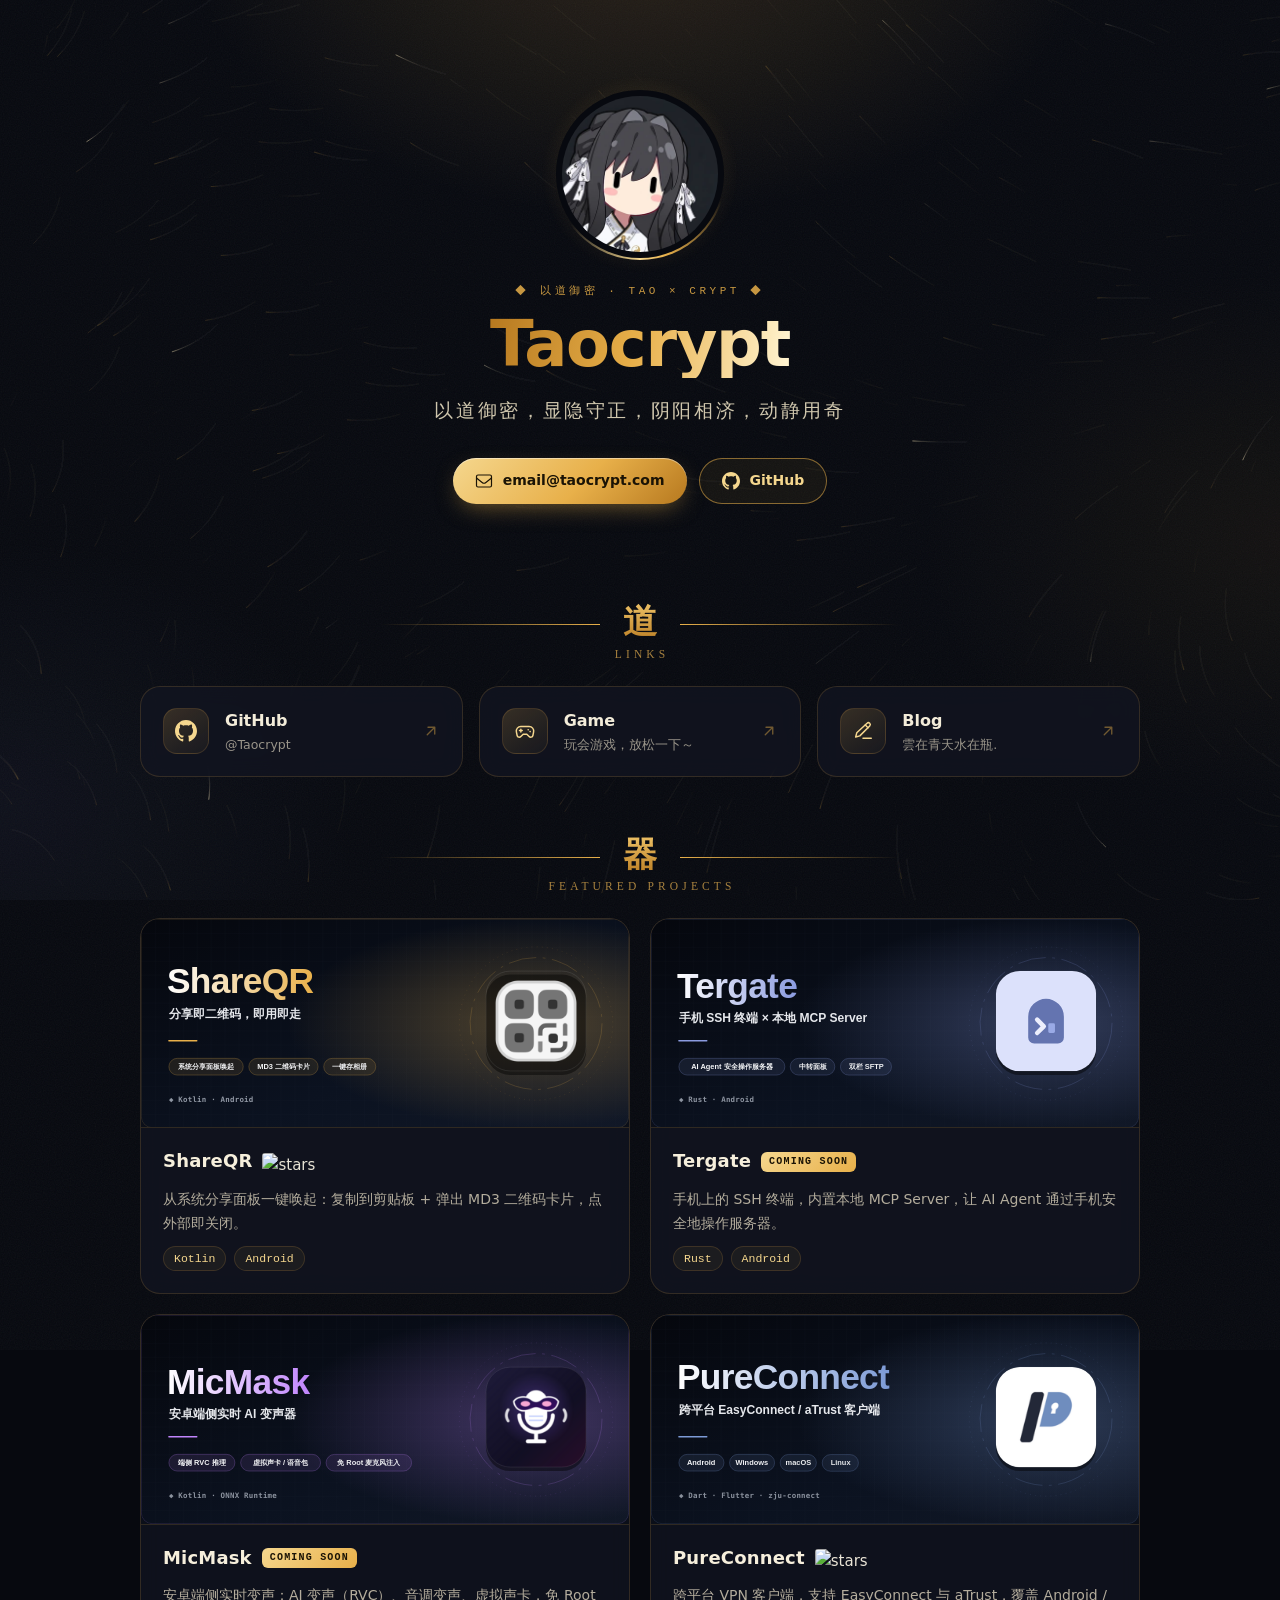
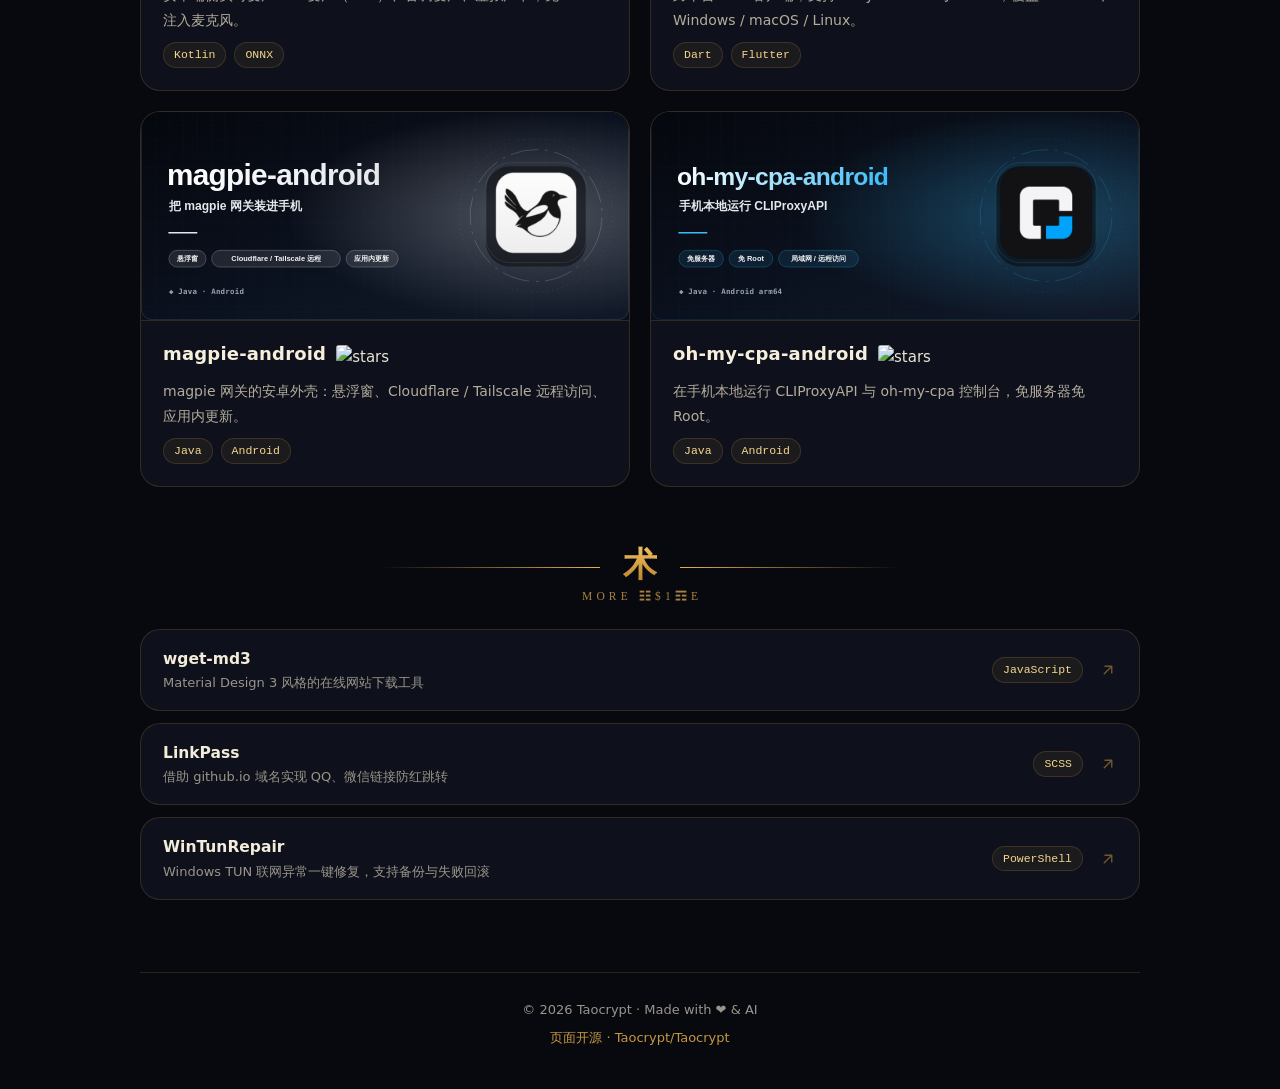
==== commit 05a19581: "Taocrypt — profile, site & brand assets" ====
--- a/index.html
+++ b/index.html
@@ -3,58 +3,19 @@
 <head>
   <meta charset="UTF-8">
   <meta name="viewport" content="width=device-width, initial-scale=1, viewport-fit=cover">
-  <title>Taocrypt · 以道御密 | 独立开发者 · Web 安全 · Android 逆向</title>
-  <meta name="description" content="Taocrypt（以道御密）的个人主页：独立开发者与安全研究者，关注 Web 安全与 SRC 漏洞挖掘、Android 逆向、AI 与 vibecoding。这里有我的开源项目和小工具。">
-  <meta name="keywords" content="Taocrypt,以道御密,独立开发者,Web 安全,SRC,漏洞挖掘,Android 逆向,AI,vibecoding,开源项目">
-  <meta name="author" content="Taocrypt">
-  <meta name="robots" content="index, follow, max-image-preview:large">
-  <link rel="canonical" href="https://www.taocrypt.hidns.co/">
+  <title>Taocrypt · 以道御密</title>
+  <meta name="description" content="Taocrypt 的个人主页：以道御密，显隐守正。Android、跨平台与效率工具开发者。">
   <meta name="theme-color" content="#07090f">
   <meta name="color-scheme" content="dark">
+  <meta property="og:title" content="Taocrypt">
+  <meta property="og:description" content="以道󠅄御密󠅑，󠅟显隐守正󠅓，阴阳相󠅢济，动󠅩静󠅠用󠅤奇">
+  <meta property="og:image" content="/assets/img/avatar.png">
+  <meta property="og:url" content="https://www.taocrypt.hidns.co/">
   <meta property="og:type" content="website">
-  <meta property="og:site_name" content="Taocrypt">
-  <meta property="og:locale" content="zh_CN">
-  <meta property="og:url" content="https://www.taocrypt.hidns.co/">
-  <meta property="og:title" content="Taocrypt · 以道御密">
-  <meta property="og:description" content="以道󠅄御密󠅑，󠅟显隐守正󠅓，阴阳相󠅢济，动󠅩静󠅠用󠅤奇">
-  <meta property="og:image" content="https://www.taocrypt.hidns.co/assets/img/og.png">
-  <meta property="og:image:width" content="1200">
-  <meta property="og:image:height" content="630">
-  <meta property="og:image:alt" content="Taocrypt · 以道御密 · 独立开发 · Web 安全 · Android 逆向 · AI">
-  <meta name="twitter:card" content="summary_large_image">
-  <meta name="twitter:title" content="Taocrypt · 以道御密">
+  <meta name="twitter:card" content="summary">
+  <meta name="twitter:title" content="Taocrypt">
   <meta name="twitter:description" content="以道󠅄御密󠅑，󠅟显隐守正󠅓，阴阳相󠅢济，动󠅩静󠅠用󠅤奇">
-  <meta name="twitter:image" content="https://www.taocrypt.hidns.co/assets/img/og.png">
-  <script type="application/ld+json">
-  {
-    "@context": "https://schema.org",
-    "@graph": [
-      {
-        "@type": "WebSite",
-        "@id": "https://www.taocrypt.hidns.co/#website",
-        "url": "https://www.taocrypt.hidns.co/",
-        "name": "Taocrypt",
-        "alternateName": "以道御密",
-        "inLanguage": "zh-CN",
-        "publisher": { "@id": "https://www.taocrypt.hidns.co/#me" }
-      },
-      {
-        "@type": "Person",
-        "@id": "https://www.taocrypt.hidns.co/#me",
-        "name": "Taocrypt",
-        "alternateName": "以道御密",
-        "url": "https://www.taocrypt.hidns.co/",
-        "image": "https://www.taocrypt.hidns.co/assets/img/avatar.png",
-        "email": "mailto:me@taocrypt.com",
-        "jobTitle": "独立开发者 · 安全研究者",
-        "knowsAbout": ["Web 安全", "SRC 漏洞挖掘", "Android 逆向", "AI", "UI 设计", "Material Design 3", "WinUI 3"],
-        "sameAs": ["https://github.com/Taocrypt"]
-      }
-    ]
-  }
-  </script>
-  <link rel="preconnect" href="https://beacon.0666555.xyz" crossorigin>
-  <script defer src="https://umami.taocrypt.us.kg/script.js" data-website-id="c55c635d-ea1a-4681-8cb0-edc2754925d6"></script>
+  <meta name="twitter:image" content="/assets/img/avatar.png">
   <link rel="manifest" href="/site.webmanifest">
   <link rel="icon" href="/assets/img/favicon.svg?v=2" type="image/svg+xml">
   <link rel="icon" href="/assets/img/favicon.ico?v=2" sizes="48x48">
@@ -62,26 +23,13 @@
   <link rel="stylesheet" href="/assets/css/site.css">
 </head>
 <body>
-  <svg width="0" height="0" style="position:absolute" aria-hidden="true">
-    <filter id="liquid" x="-10%" y="-10%" width="120%" height="120%" color-interpolation-filters="sRGB">
-      <feTurbulence type="fractalNoise" baseFrequency="0.008 0.012" numOctaves="2" seed="7" result="n"/>
-      <feGaussianBlur in="n" stdDeviation="2" result="nb"/>
-      <feDisplacementMap in="SourceGraphic" in2="nb" scale="38" xChannelSelector="R" yChannelSelector="G"/>
-    </filter>
-  </svg>
   <canvas id="fx" aria-hidden="true"></canvas>
   <div class="bg" aria-hidden="true">
     <div class="bg-glow"></div>
   </div>
 
   <main class="wrap">
-    <header class="hero" id="hero">
-      <noscript>
-        <h1 class="name">Taocrypt</h1>
-        <p class="motto">以道御密 · 独立开发者 · Web 安全 · Android 逆向 · AI</p>
-        <p><a href="https://github.com/Taocrypt">GitHub @Taocrypt</a> · <a href="mailto:me@taocrypt.com">me@taocrypt.com</a></p>
-      </noscript>
-    </header>
+    <header class="hero" id="hero"></header>
 
     <section class="section" aria-labelledby="t-links">
       <h2 class="title" id="t-links"><span class="title-zh">道</span><span class="title-en" data-decrypt>Links</span></h2>
@@ -99,15 +47,13 @@
     </section>
 
     <footer class="footer">
-      <p>© 2026 Taocrypt · Made with AI &amp; ❤️</p>
+      <p>© 2026 Taocrypt · Made with ❤️ &amp; AI</p>
       <p><a href="https://github.com/Taocrypt/Taocrypt" target="_blank" rel="noopener noreferrer">页面开源 · Taocrypt/Taocrypt</a></p>
     </footer>
   </main>
 
   <script src="/assets/js/config.js"></script>
   <script src="/assets/js/render-cards.js"></script>
-  <script src="/assets/js/fluid.js"></script>
   <script src="/assets/js/fx.js"></script>
-  <script src="/assets/js/stat.js" defer></script>
 </body>
 </html>
--- a/assets/css/site.css
+++ b/assets/css/site.css
@@ -129,10 +129,6 @@
 
 /* 特效层 */
 #fx { position: fixed; left: 0; top: 0; z-index: -1; pointer-events: none; }
-/* WebGL 流体背景：铺满大视口（手机地址栏伸缩不重建），颗粒噪点叠在流体之上 */
-.fluid #fx { width: 100vw; height: 100vh; height: 100lvh; z-index: -2; }
-.fluid .bg { z-index: -1; }
-.fluid .bg-glow { opacity: .45; }
 .bg { z-index: -2; }
 .name { background-size: 200% 100%; animation: sheen 6s ease-in-out infinite; cursor: default; }
 @keyframes sheen { 0%, 100% { background-position: 0% 0; } 50% { background-position: 100% 0; } }
@@ -164,37 +160,3 @@
 
 .avatar .av-base { object-fit: cover; }
 .avatar.spin .ring { animation: spin 6s linear infinite, whirl 1.2s cubic-bezier(.2, .8, .2, 1); }
-
-/* ---------- 液态玻璃卡片 ---------- */
-.card {
-  background:
-    linear-gradient(135deg, rgba(255, 255, 255, .09) 0%, rgba(255, 255, 255, .02) 38%, rgba(232, 176, 74, .04) 100%),
-    rgba(14, 18, 28, .38);
-  border-color: rgba(255, 240, 210, .14);
-  backdrop-filter: blur(16px) saturate(170%) brightness(1.08);
-  -webkit-backdrop-filter: blur(16px) saturate(170%) brightness(1.08);
-  box-shadow:
-    inset 0 1px 0 rgba(255, 255, 255, .22),
-    inset 1px 0 0 rgba(255, 255, 255, .08),
-    inset 0 -1px 0 rgba(0, 0, 0, .35),
-    inset 0 -18px 30px -24px rgba(232, 176, 74, .22),
-    0 12px 32px -18px rgba(0, 0, 0, .75);
-}
-/* Chromium：背景折射（SVG 位移滤镜），其他浏览器保留模糊玻璃 */
-.lg-refract .card {
-  backdrop-filter: url(#liquid) blur(14px) saturate(170%) brightness(1.08);
-}
-.card:hover {
-  box-shadow:
-    inset 0 1px 0 rgba(255, 255, 255, .3),
-    inset 1px 0 0 rgba(255, 255, 255, .1),
-    inset 0 -1px 0 rgba(0, 0, 0, .35),
-    inset 0 -22px 34px -24px rgba(232, 176, 74, .32),
-    0 18px 40px -20px rgba(0, 0, 0, .8),
-    0 10px 40px -18px rgba(232, 176, 74, .35);
-}
-.card > .glass-sheen { position: absolute; inset: 0; border-radius: inherit; pointer-events: none; z-index: 1;
-  background: linear-gradient(115deg, transparent 30%, rgba(255, 255, 255, .07) 45%, transparent 60%) no-repeat;
-  background-size: 250% 100%; background-position: 120% 0; transition: background-position .9s cubic-bezier(.2,.8,.2,1); }
-.card:hover > .glass-sheen { background-position: -20% 0; }
-@media (prefers-reduced-transparency: reduce) { .card { background: var(--panel-solid); backdrop-filter: none; -webkit-backdrop-filter: none; } }
